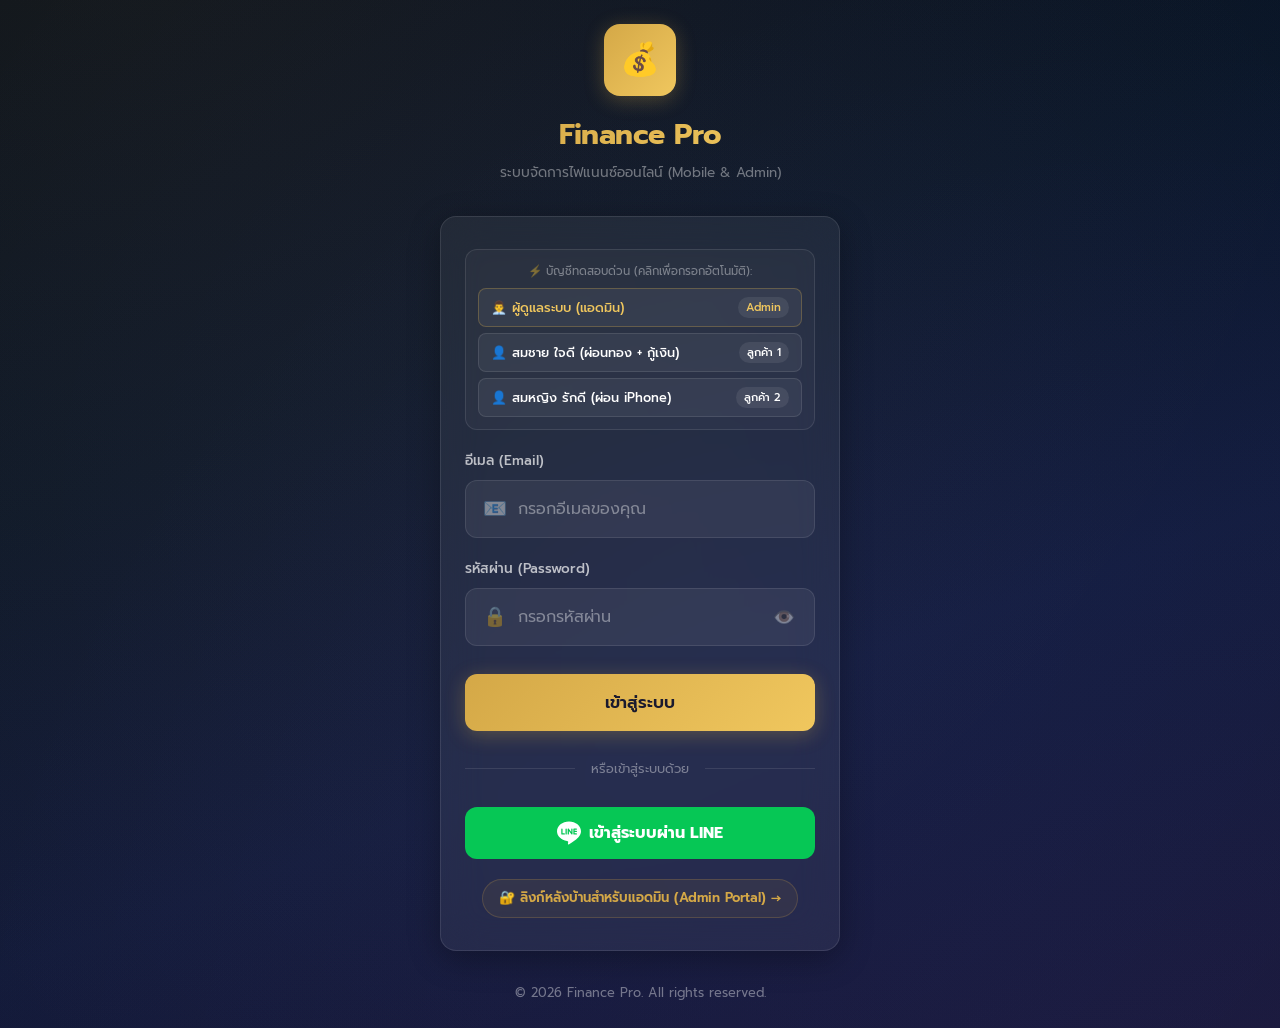
==== index.html @ 21e7cdb7 "Add files via upload" ====
<!DOCTYPE html>
<html lang="th">
<head>
  <meta charset="UTF-8">
  <meta name="viewport" content="width=device-width, initial-scale=1.0, maximum-scale=1.0, user-scalable=no">
  <title>Finance Pro — เข้าสู่ระบบ</title>
  <meta name="description" content="ระบบจัดการไฟแนนซ์ออนไลน์ ตรวจสอบยอดผ่อน ชำระเงินง่ายๆ ผ่านมือถือ">
  <link rel="stylesheet" href="css/style.css">
  <link rel="stylesheet" href="css/login.css">
  <link rel="icon" href="data:image/svg+xml,<svg xmlns='http://www.w3.org/2000/svg' viewBox='0 0 100 100'><text y='.9em' font-size='90'>💰</text></svg>">
</head>
<body>
  <div class="login-page">
    <!-- Logo -->
    <div class="login-logo">
      <div class="logo-icon">💰</div>
      <h1>Finance Pro</h1>
      <p>ระบบจัดการไฟแนนซ์ออนไลน์ (Mobile & Admin)</p>
    </div>

    <!-- Login Card -->
    <div class="glass-card login-card" id="loginCard">
      <!-- Demo Accounts Helper -->
      <div class="demo-accounts">
        <div class="demo-title">⚡ บัญชีทดสอบด่วน (คลิกเพื่อกรอกอัตโนมัติ):</div>
        <div class="demo-chips">
          <button type="button" class="demo-chip admin" onclick="fillLogin('admin@finance.com', 'admin123')">
            <span>👨‍💼 ผู้ดูแลระบบ (แอดมิน)</span>
            <span class="chip-role">Admin</span>
          </button>
          <button type="button" class="demo-chip customer" onclick="fillLogin('somchai@test.com', '1234')">
            <span>👤 สมชาย ใจดี (ผ่อนทอง + กู้เงิน)</span>
            <span class="chip-role">ลูกค้า 1</span>
          </button>
          <button type="button" class="demo-chip customer" onclick="fillLogin('somying@test.com', '1234')">
            <span>👤 สมหญิง รักดี (ผ่อน iPhone)</span>
            <span class="chip-role">ลูกค้า 2</span>
          </button>
        </div>
      </div>

      <!-- Error Message -->
      <div class="login-error" id="loginError">
        <span>⚠️</span>
        <span id="loginErrorText"></span>
      </div>

      <!-- Form -->
      <form id="loginForm" autocomplete="off">
        <!-- Email -->
        <div class="form-group">
          <label class="form-label" for="loginEmail">อีเมล (Email)</label>
          <div class="form-input-icon">
            <span class="icon">📧</span>
            <input 
              type="email" 
              class="form-input" 
              id="loginEmail" 
              placeholder="กรอกอีเมลของคุณ"
              required
              autocomplete="email"
            >
          </div>
        </div>

        <!-- Password -->
        <div class="form-group">
          <label class="form-label" for="loginPassword">รหัสผ่าน (Password)</label>
          <div class="form-input-icon">
            <span class="icon">🔒</span>
            <input 
              type="password" 
              class="form-input" 
              id="loginPassword" 
              placeholder="กรอกรหัสผ่าน"
              required
              autocomplete="current-password"
            >
            <button type="button" class="password-toggle" id="togglePassword" aria-label="แสดงรหัสผ่าน">
              👁️
            </button>
          </div>
        </div>

        <!-- Login Button -->
        <button type="submit" class="btn btn-primary login-btn" id="loginBtn">
          <span class="btn-text">เข้าสู่ระบบ</span>
        </button>
      </form>

      <!-- Divider -->
      <div class="divider">
        <span>หรือเข้าสู่ระบบด้วย</span>
      </div>

      <!-- LINE Login -->
      <button type="button" class="btn btn-line" id="lineLoginBtn" onclick="openLineModal()">
        <svg viewBox="0 0 24 24" fill="currentColor" width="24" height="24">
          <path d="M19.365 9.863c.349 0 .63.285.63.631 0 .345-.281.63-.63.63H17.61v1.125h1.755c.349 0 .63.283.63.63 0 .344-.281.629-.63.629h-2.386c-.345 0-.627-.285-.627-.629V8.108c0-.345.282-.63.63-.63h2.386c.346 0 .627.285.627.63 0 .349-.281.63-.63.63H17.61v1.125h1.755zm-3.855 3.016c0 .27-.174.51-.432.596-.064.021-.133.031-.199.031-.211 0-.391-.09-.51-.25l-2.443-3.317v2.94c0 .344-.279.629-.631.629-.346 0-.626-.285-.626-.629V8.108c0-.27.173-.51.43-.595.06-.023.136-.033.194-.033.195 0 .375.104.495.254l2.462 3.33V8.108c0-.345.282-.63.63-.63.345 0 .63.285.63.63v4.771zm-5.741 0c0 .344-.282.629-.631.629-.345 0-.627-.285-.627-.629V8.108c0-.345.282-.63.63-.63.346 0 .628.285.628.63v4.771zm-2.466.629H4.917c-.345 0-.63-.285-.63-.629V8.108c0-.345.285-.63.63-.63.348 0 .63.285.63.63v4.141h1.756c.348 0 .629.283.629.63 0 .344-.282.629-.629.629M24 10.314C24 4.943 18.615.572 12 .572S0 4.943 0 10.314c0 4.811 4.27 8.842 10.035 9.608.391.082.923.258 1.058.59.12.301.079.766.038 1.08l-.164 1.02c-.045.301-.24 1.186 1.049.645 1.291-.539 6.916-4.078 9.436-6.975C23.176 14.393 24 12.458 24 10.314"/>
        </svg>
        เข้าสู่ระบบผ่าน LINE
      </button>

      <!-- Admin Portal Link -->
      <div class="admin-link-box">
        <a href="admin.html" class="admin-link">
          🔐 ลิงก์หลังบ้านสำหรับแอดมิน (Admin Portal) →
        </a>
      </div>
    </div>

    <!-- Footer -->
    <div class="login-footer">
      <p>© 2026 Finance Pro. All rights reserved.</p>
    </div>
  </div>

  <!-- LINE Login Modal -->
  <div class="modal-overlay" id="lineModal">
    <div class="modal-content line-modal-content">
      <div class="modal-header">
        <div style="display:flex;align-items:center;gap:8px;">
          <span style="font-size:1.5rem;">🟢</span>
          <h3 class="modal-title" style="color:#06C755;">เข้าสู่ระบบผ่าน LINE</h3>
        </div>
        <button class="modal-close" onclick="closeLineModal()">✕</button>
      </div>
      <div class="modal-body">
        <p style="font-size:0.85rem;color:var(--text-secondary);margin-bottom:16px;">
          เลือกลูกค้าที่ต้องการจำลองการเข้าสู่ระบบผ่าน LINE:
        </p>
        <div id="lineCustomersList"></div>
      </div>
    </div>
  </div>

  <!-- Scripts -->
  <script src="js/data.js"></script>
  <script src="js/auth.js"></script>
  <script>
    // If already logged in, redirect
    if (Auth.isLoggedIn()) {
      if (Auth.isAdmin()) {
        window.location.href = 'admin.html';
      } else {
        window.location.href = 'dashboard.html';
      }
    }

    // Quick fill login fields
    function fillLogin(email, password) {
      document.getElementById('loginEmail').value = email;
      document.getElementById('loginPassword').value = password;
      showToast('กรอกข้อมูล: ' + email, 'info');
    }

    // LINE Login Modal
    function openLineModal() {
      const modal = document.getElementById('lineModal');
      const listEl = document.getElementById('lineCustomersList');
      const customers = FinanceDB.getCustomers();

      if (customers.length === 0) {
        listEl.innerHTML = '<p style="text-align:center;color:var(--text-muted);">ยังไม่มีลูกค้าในระบบ</p>';
      } else {
        let html = '';
        customers.forEach(c => {
          const avatar = c.profileImage || getDefaultAvatar(c.name);
          html += `
            <div class="line-user-item" onclick="loginWithLineCustomer('${c.id}')">
              <img src="${avatar}" alt="${c.name}" class="line-user-avatar">
              <div class="line-user-info">
                <h4>${c.name}</h4>
                <p>${c.email}</p>
              </div>
              <span class="btn btn-line btn-xs">เข้าสู่ระบบ</span>
            </div>
          `;
        });
        listEl.innerHTML = html;
      }

      modal.classList.add('active');
    }

    function closeLineModal() {
      document.getElementById('lineModal').classList.remove('active');
    }

    function loginWithLineCustomer(customerId) {
      const result = Auth.loginWithLine(customerId);
      if (result.success) {
        showToast('เข้าสู่ระบบผ่าน LINE สำเร็จ!', 'success');
        setTimeout(() => window.location.href = 'dashboard.html', 500);
      } else {
        showToast(result.message, 'error');
      }
    }

    // Close LINE modal on overlay click
    document.getElementById('lineModal').addEventListener('click', (e) => {
      if (e.target.id === 'lineModal') closeLineModal();
    });

    // Form submit
    const loginForm = document.getElementById('loginForm');
    const loginBtn = document.getElementById('loginBtn');
    const loginError = document.getElementById('loginError');
    const loginErrorText = document.getElementById('loginErrorText');

    loginForm.addEventListener('submit', (e) => {
      e.preventDefault();

      const email = document.getElementById('loginEmail').value.trim();
      const password = document.getElementById('loginPassword').value;

      // Hide error
      loginError.classList.remove('show');

      // Loading state
      loginBtn.classList.add('loading');

      // Network delay simulation
      setTimeout(() => {
        const result = Auth.login(email, password);

        if (result.success) {
          showToast('เข้าสู่ระบบสำเร็จ!', 'success');
          setTimeout(() => {
            if (result.type === 'admin') {
              window.location.href = 'admin.html';
            } else {
              window.location.href = 'dashboard.html';
            }
          }, 500);
        } else {
          loginBtn.classList.remove('loading');
          loginErrorText.textContent = result.message;
          loginError.classList.add('show');

          // Shake animation
          const card = document.getElementById('loginCard');
          card.style.animation = 'none';
          card.offsetHeight;
          card.style.animation = 'shake 0.5s ease-out';
        }
      }, 600);
    });

    // Toggle password visibility
    const togglePassword = document.getElementById('togglePassword');
    const passwordInput = document.getElementById('loginPassword');

    togglePassword.addEventListener('click', () => {
      const type = passwordInput.getAttribute('type') === 'password' ? 'text' : 'password';
      passwordInput.setAttribute('type', type);
      togglePassword.textContent = type === 'password' ? '👁️' : '🙈';
    });

    // Add shake animation
    const style = document.createElement('style');
    style.textContent = `
      @keyframes shake {
        0%, 100% { transform: translateX(0); }
        10%, 30%, 50%, 70%, 90% { transform: translateX(-4px); }
        20%, 40%, 60%, 80% { transform: translateX(4px); }
      }
    `;
    document.head.appendChild(style);
  </script>
</body>
</html>
---- css/style.css ----
/* ============================================
   Finance System — Design System
   Mobile-first | Glassmorphism | Premium Theme
   ============================================ */

@import url('https://fonts.googleapis.com/css2?family=Prompt:wght@300;400;500;600;700&family=Inter:wght@300;400;500;600;700;800;900&display=swap');

/* ─── CSS Variables ─── */
:root {
  --primary-darkest: #060E1A;
  --primary-dark: #0A1628;
  --primary: #1B2D4F;
  --primary-light: #243B5C;
  --primary-lighter: #2E4A6E;

  --accent: #D4A847;
  --accent-light: #F0C75E;
  --accent-dark: #B8922E;
  --accent-glow: rgba(212, 168, 71, 0.25);

  --success: #22C55E;
  --success-bg: rgba(34, 197, 94, 0.12);
  --success-border: rgba(34, 197, 94, 0.3);
  --error: #EF4444;
  --error-bg: rgba(239, 68, 68, 0.12);
  --warning: #F59E0B;
  --info: #3B82F6;

  --text-primary: #FFFFFF;
  --text-secondary: rgba(255, 255, 255, 0.7);
  --text-muted: rgba(255, 255, 255, 0.4);
  --text-dark: #1a1a2e;

  --glass: rgba(255, 255, 255, 0.06);
  --glass-hover: rgba(255, 255, 255, 0.1);
  --glass-border: rgba(255, 255, 255, 0.1);
  --glass-strong: rgba(255, 255, 255, 0.14);

  --shadow: 0 8px 32px rgba(0, 0, 0, 0.3);
  --shadow-lg: 0 16px 48px rgba(0, 0, 0, 0.4);
  --shadow-accent: 0 4px 20px rgba(212, 168, 71, 0.3);

  --radius-xs: 6px;
  --radius-sm: 8px;
  --radius: 12px;
  --radius-lg: 16px;
  --radius-xl: 24px;
  --radius-full: 9999px;

  --transition: 0.3s cubic-bezier(0.4, 0, 0.2, 1);
  --transition-fast: 0.15s cubic-bezier(0.4, 0, 0.2, 1);
  --transition-spring: 0.5s cubic-bezier(0.34, 1.56, 0.64, 1);

  --line-green: #06C755;
}

/* ─── Reset ─── */
*, *::before, *::after {
  margin: 0;
  padding: 0;
  box-sizing: border-box;
}

html {
  font-size: 16px;
  -webkit-text-size-adjust: 100%;
  scroll-behavior: smooth;
}

body {
  font-family: 'Prompt', -apple-system, BlinkMacSystemFont, sans-serif;
  background: linear-gradient(160deg, var(--primary-darkest) 0%, var(--primary-dark) 35%, #121a3a 65%, #1a1535 100%);
  color: var(--text-primary);
  min-height: 100vh;
  overflow-x: hidden;
  -webkit-font-smoothing: antialiased;
  -moz-osx-font-smoothing: grayscale;
  line-height: 1.6;
}

a {
  color: var(--accent-light);
  text-decoration: none;
  transition: color var(--transition-fast);
}

a:hover {
  color: var(--accent);
}

img {
  max-width: 100%;
  display: block;
}

input, button, textarea, select {
  font-family: inherit;
  font-size: inherit;
  outline: none;
  border: none;
}

/* ─── Utility: Numbers Font ─── */
.num, .number, [data-number] {
  font-family: 'Inter', sans-serif;
  font-weight: 600;
}

/* ─── Container ─── */
.container {
  width: 100%;
  max-width: 480px;
  margin: 0 auto;
  padding: 0 16px;
}

.container-wide {
  width: 100%;
  max-width: 768px;
  margin: 0 auto;
  padding: 0 16px;
}

/* ─── Glass Card ─── */
.glass-card {
  background: var(--glass);
  backdrop-filter: blur(20px);
  -webkit-backdrop-filter: blur(20px);
  border: 1px solid var(--glass-border);
  border-radius: var(--radius-lg);
  box-shadow: var(--shadow);
  transition: transform var(--transition), box-shadow var(--transition);
}

.glass-card:hover {
  transform: translateY(-2px);
  box-shadow: var(--shadow-lg);
}

.glass-card-static {
  background: var(--glass);
  backdrop-filter: blur(20px);
  -webkit-backdrop-filter: blur(20px);
  border: 1px solid var(--glass-border);
  border-radius: var(--radius-lg);
  box-shadow: var(--shadow);
}

/* ─── Buttons ─── */
.btn {
  display: inline-flex;
  align-items: center;
  justify-content: center;
  gap: 8px;
  padding: 14px 28px;
  border-radius: var(--radius);
  font-weight: 600;
  font-size: 0.95rem;
  cursor: pointer;
  transition: all var(--transition);
  position: relative;
  overflow: hidden;
  text-align: center;
  border: none;
  width: 100%;
}

.btn::before {
  content: '';
  position: absolute;
  top: 0;
  left: -100%;
  width: 100%;
  height: 100%;
  background: linear-gradient(90deg, transparent, rgba(255,255,255,0.15), transparent);
  transition: left 0.5s;
}

.btn:hover::before {
  left: 100%;
}

.btn-primary {
  background: linear-gradient(135deg, var(--accent) 0%, var(--accent-light) 100%);
  color: var(--text-dark);
  box-shadow: var(--shadow-accent);
}

.btn-primary:hover {
  transform: translateY(-2px);
  box-shadow: 0 6px 28px rgba(212, 168, 71, 0.45);
}

.btn-primary:active {
  transform: translateY(0);
}

.btn-secondary {
  background: var(--glass-strong);
  color: var(--text-primary);
  border: 1px solid var(--glass-border);
}

.btn-secondary:hover {
  background: var(--glass-hover);
  border-color: rgba(255,255,255,0.2);
}

.btn-success {
  background: linear-gradient(135deg, #16a34a 0%, var(--success) 100%);
  color: white;
}

.btn-success:hover {
  transform: translateY(-2px);
  box-shadow: 0 6px 28px rgba(34, 197, 94, 0.35);
}

.btn-danger {
  background: linear-gradient(135deg, #dc2626 0%, var(--error) 100%);
  color: white;
}

.btn-line {
  background: var(--line-green);
  color: white;
  font-weight: 700;
}

.btn-line:hover {
  background: #05b54c;
  transform: translateY(-2px);
  box-shadow: 0 6px 28px rgba(6, 199, 85, 0.35);
}

.btn-sm {
  padding: 10px 20px;
  font-size: 0.85rem;
}

.btn-lg {
  padding: 16px 32px;
  font-size: 1.05rem;
}

.btn-icon {
  width: 44px;
  height: 44px;
  padding: 0;
  border-radius: var(--radius);
}

/* ─── Form Elements ─── */
.form-group {
  margin-bottom: 20px;
}

.form-label {
  display: block;
  font-size: 0.85rem;
  font-weight: 500;
  color: var(--text-secondary);
  margin-bottom: 8px;
}

.form-input {
  width: 100%;
  padding: 14px 16px;
  background: var(--glass);
  border: 1px solid var(--glass-border);
  border-radius: var(--radius);
  color: var(--text-primary);
  font-size: 0.95rem;
  transition: all var(--transition);
}

.form-input:focus {
  border-color: var(--accent);
  background: var(--glass-hover);
  box-shadow: 0 0 0 3px var(--accent-glow);
}

.form-input::placeholder {
  color: var(--text-muted);
}

.form-input-icon {
  position: relative;
}

.form-input-icon .form-input {
  padding-left: 48px;
}

.form-input-icon .icon {
  position: absolute;
  left: 16px;
  top: 50%;
  transform: translateY(-50%);
  color: var(--text-muted);
  font-size: 1.1rem;
  transition: color var(--transition);
}

.form-input-icon:focus-within .icon {
  color: var(--accent);
}

.form-select {
  width: 100%;
  padding: 14px 16px;
  background: var(--glass);
  border: 1px solid var(--glass-border);
  border-radius: var(--radius);
  color: var(--text-primary);
  font-size: 0.95rem;
  transition: all var(--transition);
  cursor: pointer;
  appearance: none;
  background-image: url("data:image/svg+xml,%3Csvg xmlns='http://www.w3.org/2000/svg' width='12' height='12' viewBox='0 0 12 12'%3E%3Cpath fill='rgba(255,255,255,0.5)' d='M6 8L1 3h10z'/%3E%3C/svg%3E");
  background-repeat: no-repeat;
  background-position: right 16px center;
}

.form-select:focus {
  border-color: var(--accent);
  box-shadow: 0 0 0 3px var(--accent-glow);
}

.form-select option {
  background: var(--primary-dark);
  color: var(--text-primary);
}

/* ─── Badge ─── */
.badge {
  display: inline-flex;
  align-items: center;
  gap: 4px;
  padding: 4px 12px;
  border-radius: var(--radius-full);
  font-size: 0.75rem;
  font-weight: 600;
}

.badge-success {
  background: var(--success-bg);
  color: var(--success);
  border: 1px solid var(--success-border);
}

.badge-pending {
  background: rgba(255, 255, 255, 0.06);
  color: var(--text-muted);
  border: 1px solid rgba(255,255,255,0.1);
}

.badge-warning {
  background: rgba(245, 158, 11, 0.12);
  color: var(--warning);
  border: 1px solid rgba(245, 158, 11, 0.3);
}

.badge-accent {
  background: rgba(212, 168, 71, 0.12);
  color: var(--accent-light);
  border: 1px solid rgba(212, 168, 71, 0.3);
}

/* ─── Progress Bar ─── */
.progress-bar-container {
  width: 100%;
  height: 10px;
  background: var(--glass);
  border-radius: var(--radius-full);
  overflow: hidden;
  position: relative;
}

.progress-bar-fill {
  height: 100%;
  background: linear-gradient(90deg, var(--accent) 0%, var(--success) 100%);
  border-radius: var(--radius-full);
  transition: width 1s cubic-bezier(0.4, 0, 0.2, 1);
  position: relative;
}

.progress-bar-fill::after {
  content: '';
  position: absolute;
  top: 0;
  left: 0;
  right: 0;
  bottom: 0;
  background: linear-gradient(90deg, transparent 0%, rgba(255,255,255,0.3) 50%, transparent 100%);
  animation: shimmer 2s infinite;
}

@keyframes shimmer {
  0% { transform: translateX(-100%); }
  100% { transform: translateX(100%); }
}

/* ─── Divider ─── */
.divider {
  display: flex;
  align-items: center;
  gap: 16px;
  margin: 24px 0;
}

.divider::before,
.divider::after {
  content: '';
  flex: 1;
  height: 1px;
  background: var(--glass-border);
}

.divider span {
  font-size: 0.8rem;
  color: var(--text-muted);
  white-space: nowrap;
}

/* ─── Avatar ─── */
.avatar {
  width: 48px;
  height: 48px;
  border-radius: 50%;
  object-fit: cover;
  border: 2px solid var(--accent);
  box-shadow: 0 0 20px var(--accent-glow);
}

.avatar-lg {
  width: 72px;
  height: 72px;
  border-width: 3px;
}

.avatar-sm {
  width: 36px;
  height: 36px;
}

/* ─── Toast / Alert ─── */
.toast {
  position: fixed;
  top: 20px;
  left: 50%;
  transform: translateX(-50%) translateY(-120%);
  padding: 14px 24px;
  border-radius: var(--radius);
  font-size: 0.9rem;
  font-weight: 500;
  z-index: 10000;
  transition: transform 0.4s cubic-bezier(0.34, 1.56, 0.64, 1);
  backdrop-filter: blur(20px);
  max-width: 90%;
  text-align: center;
}

.toast.show {
  transform: translateX(-50%) translateY(0);
}

.toast-success {
  background: rgba(34, 197, 94, 0.9);
  color: white;
  box-shadow: 0 8px 32px rgba(34, 197, 94, 0.3);
}

.toast-error {
  background: rgba(239, 68, 68, 0.9);
  color: white;
  box-shadow: 0 8px 32px rgba(239, 68, 68, 0.3);
}

.toast-info {
  background: rgba(59, 130, 246, 0.9);
  color: white;
  box-shadow: 0 8px 32px rgba(59, 130, 246, 0.3);
}

/* ─── Modal ─── */
.modal-overlay {
  position: fixed;
  top: 0;
  left: 0;
  right: 0;
  bottom: 0;
  background: rgba(0, 0, 0, 0.6);
  backdrop-filter: blur(4px);
  z-index: 5000;
  display: none;
  align-items: flex-end;
  justify-content: center;
  opacity: 0;
  transition: opacity var(--transition);
}

.modal-overlay.active {
  display: flex;
  opacity: 1;
}

.modal-content {
  background: linear-gradient(180deg, var(--primary) 0%, var(--primary-dark) 100%);
  border: 1px solid var(--glass-border);
  border-radius: var(--radius-xl) var(--radius-xl) 0 0;
  width: 100%;
  max-width: 480px;
  max-height: 90vh;
  overflow-y: auto;
  padding: 24px;
  transform: translateY(100%);
  transition: transform 0.4s cubic-bezier(0.4, 0, 0.2, 1);
}

.modal-overlay.active .modal-content {
  transform: translateY(0);
}

.modal-header {
  display: flex;
  align-items: center;
  justify-content: space-between;
  margin-bottom: 24px;
}

.modal-title {
  font-size: 1.2rem;
  font-weight: 600;
}

.modal-close {
  width: 36px;
  height: 36px;
  display: flex;
  align-items: center;
  justify-content: center;
  background: var(--glass);
  border: 1px solid var(--glass-border);
  border-radius: 50%;
  color: var(--text-secondary);
  cursor: pointer;
  transition: all var(--transition-fast);
  font-size: 1.2rem;
}

.modal-close:hover {
  background: var(--error-bg);
  color: var(--error);
}

/* ─── Animations ─── */
@keyframes fadeInUp {
  from {
    opacity: 0;
    transform: translateY(30px);
  }
  to {
    opacity: 1;
    transform: translateY(0);
  }
}

@keyframes fadeIn {
  from { opacity: 0; }
  to { opacity: 1; }
}

@keyframes slideInRight {
  from {
    opacity: 0;
    transform: translateX(30px);
  }
  to {
    opacity: 1;
    transform: translateX(0);
  }
}

@keyframes pulse {
  0%, 100% { opacity: 1; }
  50% { opacity: 0.5; }
}

@keyframes scaleIn {
  from {
    opacity: 0;
    transform: scale(0.9);
  }
  to {
    opacity: 1;
    transform: scale(1);
  }
}

@keyframes float {
  0%, 100% { transform: translateY(0); }
  50% { transform: translateY(-10px); }
}

.animate-fade-in-up {
  animation: fadeInUp 0.6s ease-out forwards;
}

.animate-fade-in {
  animation: fadeIn 0.4s ease-out forwards;
}

.animate-scale-in {
  animation: scaleIn 0.4s ease-out forwards;
}

/* Stagger animations */
.stagger-1 { animation-delay: 0.1s; opacity: 0; }
.stagger-2 { animation-delay: 0.2s; opacity: 0; }
.stagger-3 { animation-delay: 0.3s; opacity: 0; }
.stagger-4 { animation-delay: 0.4s; opacity: 0; }
.stagger-5 { animation-delay: 0.5s; opacity: 0; }
.stagger-6 { animation-delay: 0.6s; opacity: 0; }
.stagger-7 { animation-delay: 0.7s; opacity: 0; }
.stagger-8 { animation-delay: 0.8s; opacity: 0; }

/* ─── Scrollbar ─── */
::-webkit-scrollbar {
  width: 4px;
}

::-webkit-scrollbar-track {
  background: transparent;
}

::-webkit-scrollbar-thumb {
  background: var(--glass-border);
  border-radius: var(--radius-full);
}

::-webkit-scrollbar-thumb:hover {
  background: var(--text-muted);
}

/* ─── Loading Spinner ─── */
.spinner {
  width: 24px;
  height: 24px;
  border: 3px solid var(--glass-border);
  border-top-color: var(--accent);
  border-radius: 50%;
  animation: spin 0.8s linear infinite;
}

@keyframes spin {
  to { transform: rotate(360deg); }
}

/* ─── Section ─── */
.section-title {
  font-size: 1rem;
  font-weight: 600;
  color: var(--text-secondary);
  margin-bottom: 12px;
  display: flex;
  align-items: center;
  gap: 8px;
}

/* ─── Empty State ─── */
.empty-state {
  text-align: center;
  padding: 40px 20px;
  color: var(--text-muted);
}

.empty-state .icon {
  font-size: 3rem;
  margin-bottom: 16px;
  opacity: 0.5;
}

.empty-state p {
  font-size: 0.9rem;
}

/* ─── Responsive ─── */
@media (min-width: 481px) {
  .container {
    padding: 0 24px;
  }
}

@media (min-width: 769px) {
  .container-wide {
    padding: 0 32px;
  }
}
---- css/login.css ----
/* ============================================
   Finance System — Login Page Styles
   ============================================ */

.login-page {
  min-height: 100vh;
  display: flex;
  flex-direction: column;
  align-items: center;
  justify-content: center;
  padding: 24px 16px;
  position: relative;
  overflow: hidden;
}

/* Background decoration */
.login-page::before {
  content: '';
  position: absolute;
  top: -50%;
  left: -50%;
  width: 200%;
  height: 200%;
  background: 
    radial-gradient(circle at 30% 20%, rgba(212, 168, 71, 0.08) 0%, transparent 50%),
    radial-gradient(circle at 70% 80%, rgba(59, 130, 246, 0.06) 0%, transparent 50%),
    radial-gradient(circle at 50% 50%, rgba(139, 92, 246, 0.04) 0%, transparent 50%);
  animation: float 20s ease-in-out infinite;
  pointer-events: none;
}

/* Logo area */
.login-logo {
  text-align: center;
  margin-bottom: 32px;
  position: relative;
  z-index: 1;
  animation: fadeInUp 0.6s ease-out;
}

.login-logo .logo-icon {
  width: 72px;
  height: 72px;
  margin: 0 auto 16px;
  background: linear-gradient(135deg, var(--accent) 0%, var(--accent-light) 100%);
  border-radius: var(--radius-lg);
  display: flex;
  align-items: center;
  justify-content: center;
  font-size: 2rem;
  box-shadow: var(--shadow-accent);
  animation: float 3s ease-in-out infinite;
}

.login-logo h1 {
  font-size: 1.8rem;
  font-weight: 700;
  background: linear-gradient(135deg, var(--accent) 0%, var(--accent-light) 100%);
  -webkit-background-clip: text;
  -webkit-text-fill-color: transparent;
  background-clip: text;
  letter-spacing: -0.5px;
}

.login-logo p {
  font-size: 0.85rem;
  color: var(--text-muted);
  margin-top: 4px;
}

/* Login card */
.login-card {
  width: 100%;
  max-width: 400px;
  padding: 32px 24px;
  position: relative;
  z-index: 1;
  animation: fadeInUp 0.6s ease-out 0.2s both;
}

.login-card .form-group {
  margin-bottom: 20px;
}

.login-card .form-input {
  padding: 16px;
  font-size: 1rem;
}

.login-card .form-input-icon .form-input {
  padding-left: 52px;
}

.login-card .form-input-icon .icon {
  left: 18px;
  font-size: 1.2rem;
}

/* Password toggle */
.password-toggle {
  position: absolute;
  right: 16px;
  top: 50%;
  transform: translateY(-50%);
  background: none;
  border: none;
  color: var(--text-muted);
  cursor: pointer;
  padding: 4px;
  font-size: 1.1rem;
  transition: color var(--transition-fast);
}

.password-toggle:hover {
  color: var(--text-secondary);
}

/* Login button */
.login-btn {
  margin-top: 8px;
  font-size: 1.05rem;
  padding: 16px;
}

/* Divider */
.login-card .divider {
  margin: 28px 0;
}

/* LINE button */
.btn-line {
  font-size: 1rem;
}

.btn-line svg {
  width: 24px;
  height: 24px;
}

/* Error message */
.login-error {
  background: var(--error-bg);
  border: 1px solid rgba(239, 68, 68, 0.3);
  border-radius: var(--radius);
  padding: 12px 16px;
  margin-bottom: 20px;
  font-size: 0.85rem;
  color: var(--error);
  display: none;
  animation: scaleIn 0.3s ease-out;
}

.login-error.show {
  display: flex;
  align-items: center;
  gap: 8px;
}

/* Footer */
.login-footer {
  margin-top: 32px;
  text-align: center;
  font-size: 0.8rem;
  color: var(--text-muted);
  position: relative;
  z-index: 1;
  animation: fadeIn 0.6s ease-out 0.4s both;
}

/* Loading state */
.login-btn.loading {
  pointer-events: none;
  opacity: 0.7;
}

.login-btn.loading .btn-text {
  visibility: hidden;
}

.login-btn.loading::after {
  content: '';
  position: absolute;
  width: 24px;
  height: 24px;
  border: 3px solid rgba(26, 26, 46, 0.3);
  border-top-color: var(--text-dark);
  border-radius: 50%;
  animation: spin 0.8s linear infinite;
}

/* ─── Demo Accounts Bar ─── */
.demo-accounts {
  margin-bottom: 20px;
  padding: 12px;
  background: rgba(255, 255, 255, 0.03);
  border: 1px solid var(--glass-border);
  border-radius: var(--radius);
}

.demo-title {
  font-size: 0.72rem;
  color: var(--text-muted);
  margin-bottom: 8px;
  text-align: center;
}

.demo-chips {
  display: flex;
  flex-direction: column;
  gap: 6px;
}

.demo-chip {
  padding: 8px 12px;
  background: var(--glass);
  border: 1px solid var(--glass-border);
  border-radius: var(--radius-sm);
  color: var(--text-primary);
  font-size: 0.8rem;
  font-weight: 500;
  cursor: pointer;
  display: flex;
  align-items: center;
  justify-content: space-between;
  transition: all var(--transition-fast);
  text-align: left;
}

.demo-chip:hover {
  background: var(--glass-hover);
  border-color: var(--accent);
  transform: translateX(2px);
}

.demo-chip.admin {
  border-color: rgba(212, 168, 71, 0.3);
  color: var(--accent-light);
}

.demo-chip .chip-role {
  font-size: 0.7rem;
  padding: 2px 8px;
  border-radius: var(--radius-full);
  background: rgba(255, 255, 255, 0.08);
}

/* ─── Admin Link Box ─── */
.admin-link-box {
  margin-top: 20px;
  text-align: center;
}

.admin-link {
  font-size: 0.82rem;
  color: var(--accent);
  text-decoration: none;
  font-weight: 600;
  display: inline-flex;
  align-items: center;
  gap: 6px;
  padding: 8px 16px;
  background: rgba(212, 168, 71, 0.08);
  border: 1px solid rgba(212, 168, 71, 0.2);
  border-radius: var(--radius-full);
  transition: all var(--transition-fast);
}

.admin-link:hover {
  background: rgba(212, 168, 71, 0.2);
  transform: translateY(-1px);
}

/* ─── LINE Demo Modal ─── */
.line-modal-content {
  border: 1px solid #06C755;
}

.line-user-item {
  display: flex;
  align-items: center;
  gap: 12px;
  padding: 12px 14px;
  background: var(--glass);
  border: 1px solid var(--glass-border);
  border-radius: var(--radius);
  margin-bottom: 10px;
  cursor: pointer;
  transition: all var(--transition-fast);
}

.line-user-item:hover {
  background: rgba(6, 199, 85, 0.1);
  border-color: #06C755;
  transform: translateX(4px);
}

.line-user-avatar {
  width: 44px;
  height: 44px;
  border-radius: 50%;
  object-fit: cover;
  border: 2px solid #06C755;
}

.line-user-info {
  flex: 1;
}

.line-user-info h4 {
  font-size: 0.95rem;
  font-weight: 600;
}

.line-user-info p {
  font-size: 0.75rem;
  color: var(--text-muted);
}
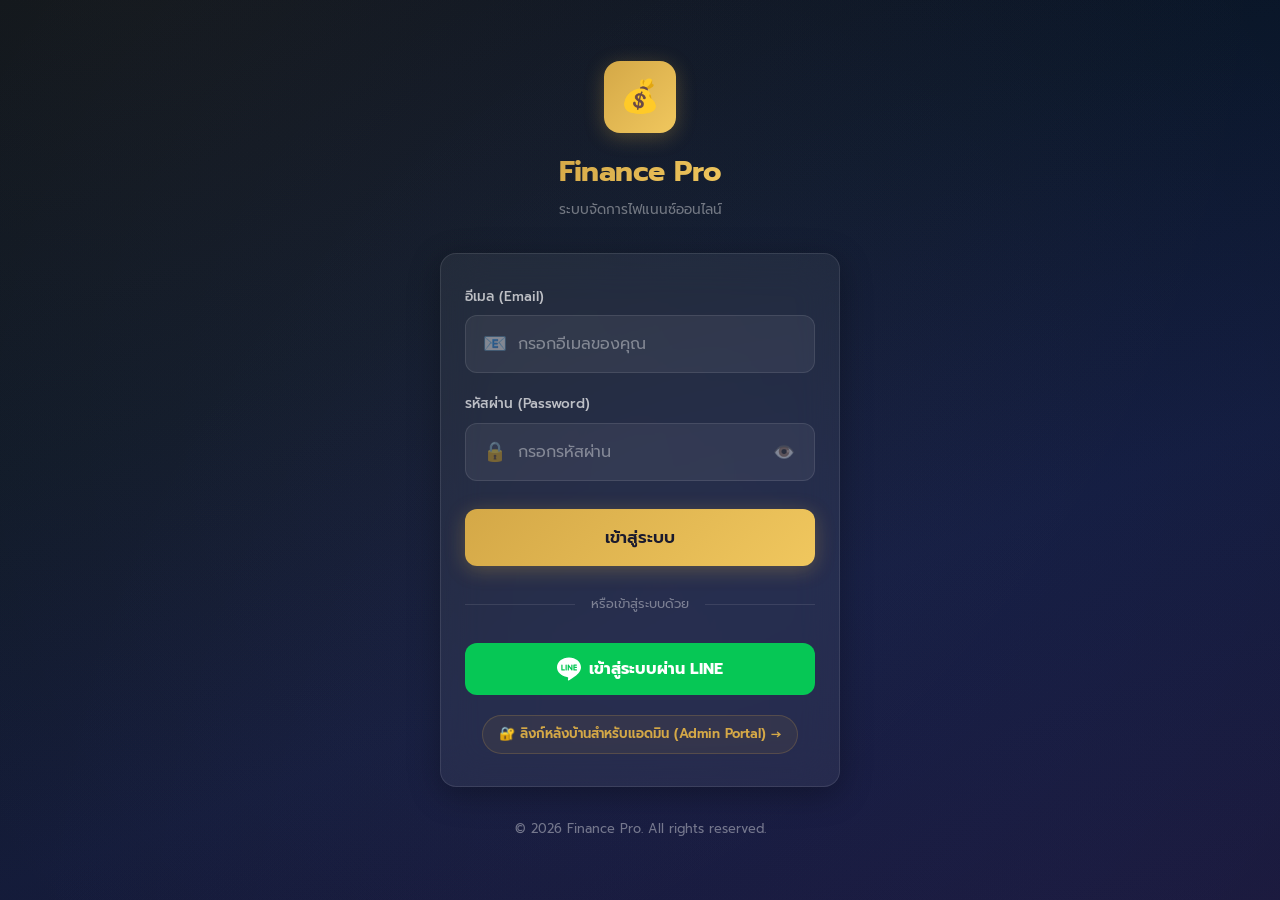
==== commit 32cf9b72: "Add files via upload" ====
--- a/index.html
+++ b/index.html
@@ -15,30 +15,11 @@
     <div class="login-logo">
       <div class="logo-icon">💰</div>
       <h1>Finance Pro</h1>
-      <p>ระบบจัดการไฟแนนซ์ออนไลน์ (Mobile & Admin)</p>
+      <p>ระบบจัดการไฟแนนซ์ออนไลน์</p>
     </div>
 
     <!-- Login Card -->
     <div class="glass-card login-card" id="loginCard">
-      <!-- Demo Accounts Helper -->
-      <div class="demo-accounts">
-        <div class="demo-title">⚡ บัญชีทดสอบด่วน (คลิกเพื่อกรอกอัตโนมัติ):</div>
-        <div class="demo-chips">
-          <button type="button" class="demo-chip admin" onclick="fillLogin('admin@finance.com', 'admin123')">
-            <span>👨‍💼 ผู้ดูแลระบบ (แอดมิน)</span>
-            <span class="chip-role">Admin</span>
-          </button>
-          <button type="button" class="demo-chip customer" onclick="fillLogin('somchai@test.com', '1234')">
-            <span>👤 สมชาย ใจดี (ผ่อนทอง + กู้เงิน)</span>
-            <span class="chip-role">ลูกค้า 1</span>
-          </button>
-          <button type="button" class="demo-chip customer" onclick="fillLogin('somying@test.com', '1234')">
-            <span>👤 สมหญิง รักดี (ผ่อน iPhone)</span>
-            <span class="chip-role">ลูกค้า 2</span>
-          </button>
-        </div>
-      </div>
-
       <!-- Error Message -->
       <div class="login-error" id="loginError">
         <span>⚠️</span>
@@ -93,8 +74,8 @@
         <span>หรือเข้าสู่ระบบด้วย</span>
       </div>
 
-      <!-- LINE Login -->
-      <button type="button" class="btn btn-line" id="lineLoginBtn" onclick="openLineModal()">
+      <!-- LINE Login: เปิดไปยังแอปพลิเคชัน LINE -->
+      <button type="button" class="btn btn-line" id="lineLoginBtn" onclick="handleLineLogin()">
         <svg viewBox="0 0 24 24" fill="currentColor" width="24" height="24">
           <path d="M19.365 9.863c.349 0 .63.285.63.631 0 .345-.281.63-.63.63H17.61v1.125h1.755c.349 0 .63.283.63.63 0 .344-.281.629-.63.629h-2.386c-.345 0-.627-.285-.627-.629V8.108c0-.345.282-.63.63-.63h2.386c.346 0 .627.285.627.63 0 .349-.281.63-.63.63H17.61v1.125h1.755zm-3.855 3.016c0 .27-.174.51-.432.596-.064.021-.133.031-.199.031-.211 0-.391-.09-.51-.25l-2.443-3.317v2.94c0 .344-.279.629-.631.629-.346 0-.626-.285-.626-.629V8.108c0-.27.173-.51.43-.595.06-.023.136-.033.194-.033.195 0 .375.104.495.254l2.462 3.33V8.108c0-.345.282-.63.63-.63.345 0 .63.285.63.63v4.771zm-5.741 0c0 .344-.282.629-.631.629-.345 0-.627-.285-.627-.629V8.108c0-.345.282-.63.63-.63.346 0 .628.285.628.63v4.771zm-2.466.629H4.917c-.345 0-.63-.285-.63-.629V8.108c0-.345.285-.63.63-.63.348 0 .63.285.63.63v4.141h1.756c.348 0 .629.283.629.63 0 .344-.282.629-.629.629M24 10.314C24 4.943 18.615.572 12 .572S0 4.943 0 10.314c0 4.811 4.27 8.842 10.035 9.608.391.082.923.258 1.058.59.12.301.079.766.038 1.08l-.164 1.02c-.045.301-.24 1.186 1.049.645 1.291-.539 6.916-4.078 9.436-6.975C23.176 14.393 24 12.458 24 10.314"/>
         </svg>
@@ -115,21 +96,17 @@
     </div>
   </div>
 
-  <!-- LINE Login Modal -->
-  <div class="modal-overlay" id="lineModal">
+  <!-- LINE Config Modal (เมื่อยังไม่ได้ผูก Channel ID หรือต้องการทดสอบ) -->
+  <div class="modal-overlay" id="lineInfoModal">
     <div class="modal-content line-modal-content">
       <div class="modal-header">
         <div style="display:flex;align-items:center;gap:8px;">
           <span style="font-size:1.5rem;">🟢</span>
-          <h3 class="modal-title" style="color:#06C755;">เข้าสู่ระบบผ่าน LINE</h3>
+          <h3 class="modal-title" style="color:#06C755;">เชื่อมต่อแอป LINE</h3>
         </div>
-        <button class="modal-close" onclick="closeLineModal()">✕</button>
-      </div>
-      <div class="modal-body">
-        <p style="font-size:0.85rem;color:var(--text-secondary);margin-bottom:16px;">
-          เลือกลูกค้าที่ต้องการจำลองการเข้าสู่ระบบผ่าน LINE:
-        </p>
-        <div id="lineCustomersList"></div>
+        <button class="modal-close" onclick="closeLineInfoModal()">✕</button>
+      </div>
+      <div class="modal-body" id="lineInfoBody">
       </div>
     </div>
   </div>
@@ -138,8 +115,10 @@
   <script src="js/data.js"></script>
   <script src="js/auth.js"></script>
   <script>
-    // If already logged in, redirect
-    if (Auth.isLoggedIn()) {
+    // Check LINE callback
+    if (Auth.handleLineCallback()) {
+      // Handled
+    } else if (Auth.isLoggedIn()) {
       if (Auth.isAdmin()) {
         window.location.href = 'admin.html';
       } else {
@@ -147,59 +126,65 @@
       }
     }
 
-    // Quick fill login fields
-    function fillLogin(email, password) {
-      document.getElementById('loginEmail').value = email;
-      document.getElementById('loginPassword').value = password;
-      showToast('กรอกข้อมูล: ' + email, 'info');
-    }
-
-    // LINE Login Modal
-    function openLineModal() {
-      const modal = document.getElementById('lineModal');
-      const listEl = document.getElementById('lineCustomersList');
+    // LINE Login Handler: เปิดไปยังแอป LINE จริง
+    function handleLineLogin() {
+      const settings = FinanceDB.getSettings();
+      if (settings.lineChannelId && settings.lineChannelId.trim() !== '') {
+        // มี Channel ID: Redirect ไป LINE OAuth 2.1 (เปิดเข้าแอป LINE ทันทีบนมือถือ)
+        Auth.redirectToLineApp();
+      } else {
+        // แสดง Modal แนะนำการตั้งค่า และมีตัวเลือกจำลองเข้าแอป LINE
+        const modal = document.getElementById('lineInfoModal');
+        const body = document.getElementById('lineInfoBody');
+        body.innerHTML = `
+          <div style="text-align:center;margin-bottom:16px;">
+            <div style="width:56px;height:56px;background:rgba(6,199,85,0.15);border-radius:50%;display:flex;align-items:center;justify-content:center;margin:0 auto 12px;font-size:1.8rem;">
+              📱
+            </div>
+            <h4 style="font-size:1.05rem;margin-bottom:6px;">เข้าสู่ระบบผ่านแอปพลิเคชัน LINE</h4>
+            <p style="font-size:0.8rem;color:var(--text-secondary);line-height:1.5;">
+              ระบบรองรับการกดแล้วเปิดแอป LINE บนมือถือทันที ผ่าน LINE Login OAuth 2.1
+            </p>
+          </div>
+
+          <div style="background:var(--glass);padding:14px;border-radius:var(--radius);margin-bottom:16px;font-size:0.8rem;">
+            <strong style="color:var(--accent-light);">💡 สำหรับเจ้าหน้าที่แอดมิน:</strong>
+            <p style="color:var(--text-muted);margin-top:4px;">
+              สามารถเข้าไปใส่ <strong>LINE Channel ID</strong> ของบริษัทได้ที่เมนู <em>"⚙️ ข้อมูลติดต่อ/พร้อมเพย์"</em> ในหน้าแอดมิน เพื่อเปิดใช้งานการ Login ผ่านแอป LINE จริง
+            </p>
+          </div>
+
+          <div style="display:flex;flex-direction:column;gap:8px;">
+            <button class="btn btn-line" onclick="testSimulateLineApp()">
+              📲 ทดสอบเปิดเข้าใช้งานด้วย LINE บัญชีตัวอย่าง
+            </button>
+            <button class="btn btn-secondary" onclick="window.location.href='admin.html'">
+              ⚙️ ไปหน้าแอดมินเพื่อตั้งค่า LINE Channel ID
+            </button>
+          </div>
+        `;
+        modal.classList.add('active');
+      }
+    }
+
+    function closeLineInfoModal() {
+      document.getElementById('lineInfoModal').classList.remove('active');
+    }
+
+    function testSimulateLineApp() {
       const customers = FinanceDB.getCustomers();
-
-      if (customers.length === 0) {
-        listEl.innerHTML = '<p style="text-align:center;color:var(--text-muted);">ยังไม่มีลูกค้าในระบบ</p>';
-      } else {
-        let html = '';
-        customers.forEach(c => {
-          const avatar = c.profileImage || getDefaultAvatar(c.name);
-          html += `
-            <div class="line-user-item" onclick="loginWithLineCustomer('${c.id}')">
-              <img src="${avatar}" alt="${c.name}" class="line-user-avatar">
-              <div class="line-user-info">
-                <h4>${c.name}</h4>
-                <p>${c.email}</p>
-              </div>
-              <span class="btn btn-line btn-xs">เข้าสู่ระบบ</span>
-            </div>
-          `;
-        });
-        listEl.innerHTML = html;
-      }
-
-      modal.classList.add('active');
-    }
-
-    function closeLineModal() {
-      document.getElementById('lineModal').classList.remove('active');
-    }
-
-    function loginWithLineCustomer(customerId) {
-      const result = Auth.loginWithLine(customerId);
-      if (result.success) {
+      if (customers.length > 0) {
+        Auth.loginWithLine(customers[0].id);
         showToast('เข้าสู่ระบบผ่าน LINE สำเร็จ!', 'success');
         setTimeout(() => window.location.href = 'dashboard.html', 500);
       } else {
-        showToast(result.message, 'error');
+        showToast('ยังไม่มีข้อมูลลูกค้าในระบบ', 'error');
       }
     }
 
     // Close LINE modal on overlay click
-    document.getElementById('lineModal').addEventListener('click', (e) => {
-      if (e.target.id === 'lineModal') closeLineModal();
+    document.getElementById('lineInfoModal').addEventListener('click', (e) => {
+      if (e.target.id === 'lineInfoModal') closeLineInfoModal();
     });
 
     // Form submit
--- a/css/login.css
+++ b/css/login.css
@@ -188,62 +188,6 @@
   animation: spin 0.8s linear infinite;
 }
 
-/* ─── Demo Accounts Bar ─── */
-.demo-accounts {
-  margin-bottom: 20px;
-  padding: 12px;
-  background: rgba(255, 255, 255, 0.03);
-  border: 1px solid var(--glass-border);
-  border-radius: var(--radius);
-}
-
-.demo-title {
-  font-size: 0.72rem;
-  color: var(--text-muted);
-  margin-bottom: 8px;
-  text-align: center;
-}
-
-.demo-chips {
-  display: flex;
-  flex-direction: column;
-  gap: 6px;
-}
-
-.demo-chip {
-  padding: 8px 12px;
-  background: var(--glass);
-  border: 1px solid var(--glass-border);
-  border-radius: var(--radius-sm);
-  color: var(--text-primary);
-  font-size: 0.8rem;
-  font-weight: 500;
-  cursor: pointer;
-  display: flex;
-  align-items: center;
-  justify-content: space-between;
-  transition: all var(--transition-fast);
-  text-align: left;
-}
-
-.demo-chip:hover {
-  background: var(--glass-hover);
-  border-color: var(--accent);
-  transform: translateX(2px);
-}
-
-.demo-chip.admin {
-  border-color: rgba(212, 168, 71, 0.3);
-  color: var(--accent-light);
-}
-
-.demo-chip .chip-role {
-  font-size: 0.7rem;
-  padding: 2px 8px;
-  border-radius: var(--radius-full);
-  background: rgba(255, 255, 255, 0.08);
-}
-
 /* ─── Admin Link Box ─── */
 .admin-link-box {
   margin-top: 20px;
